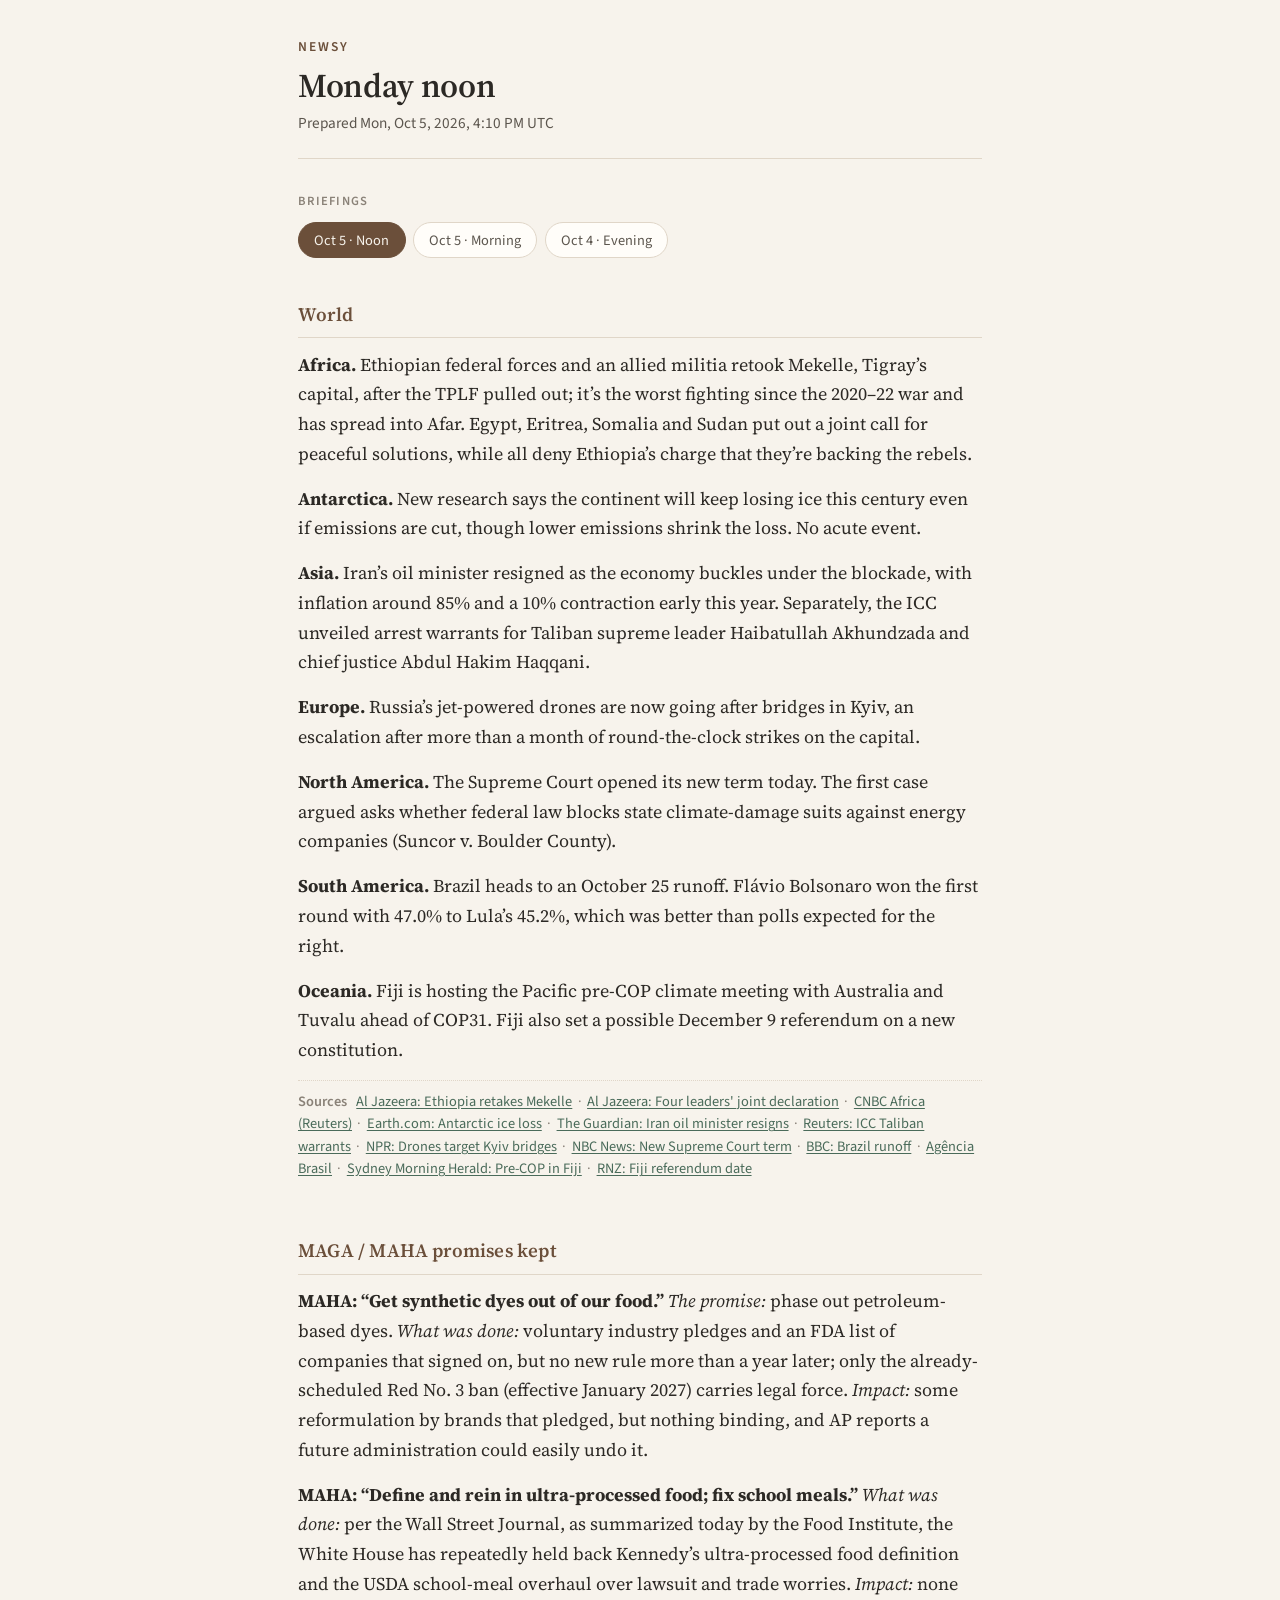
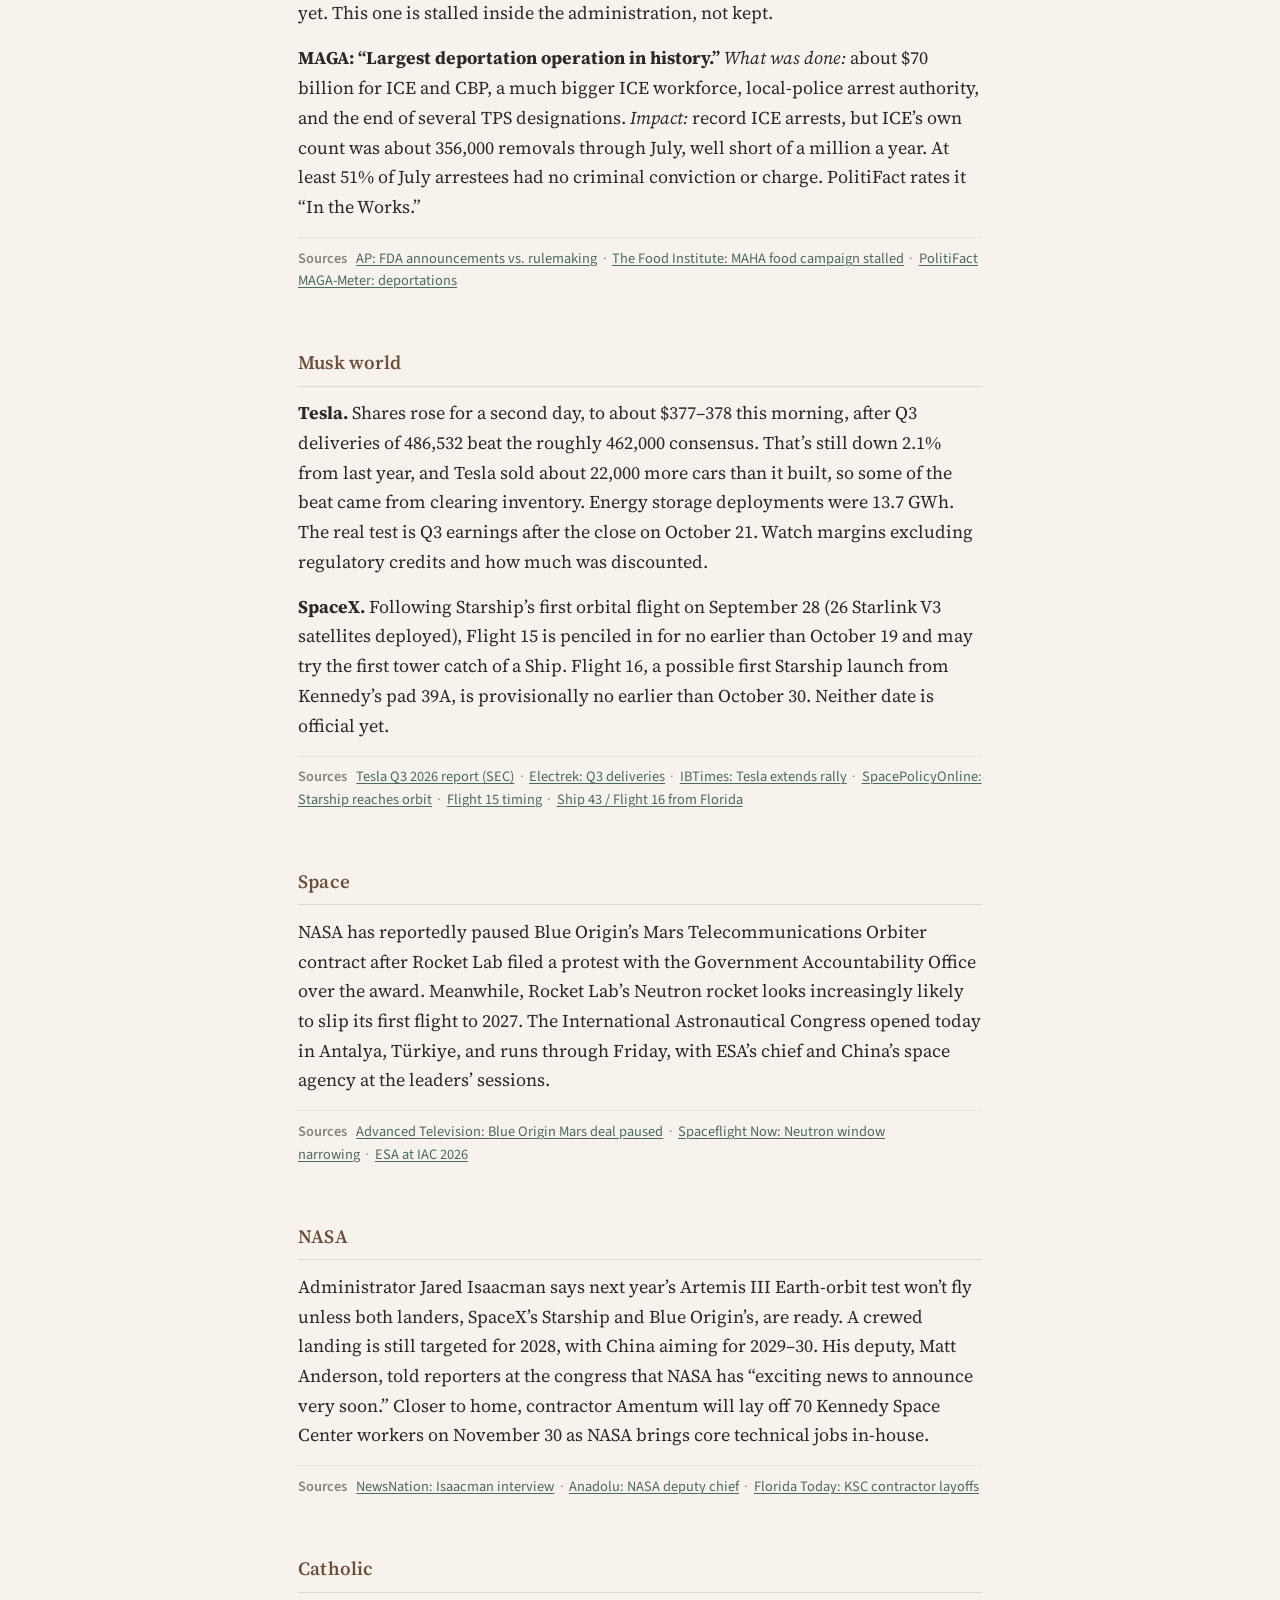
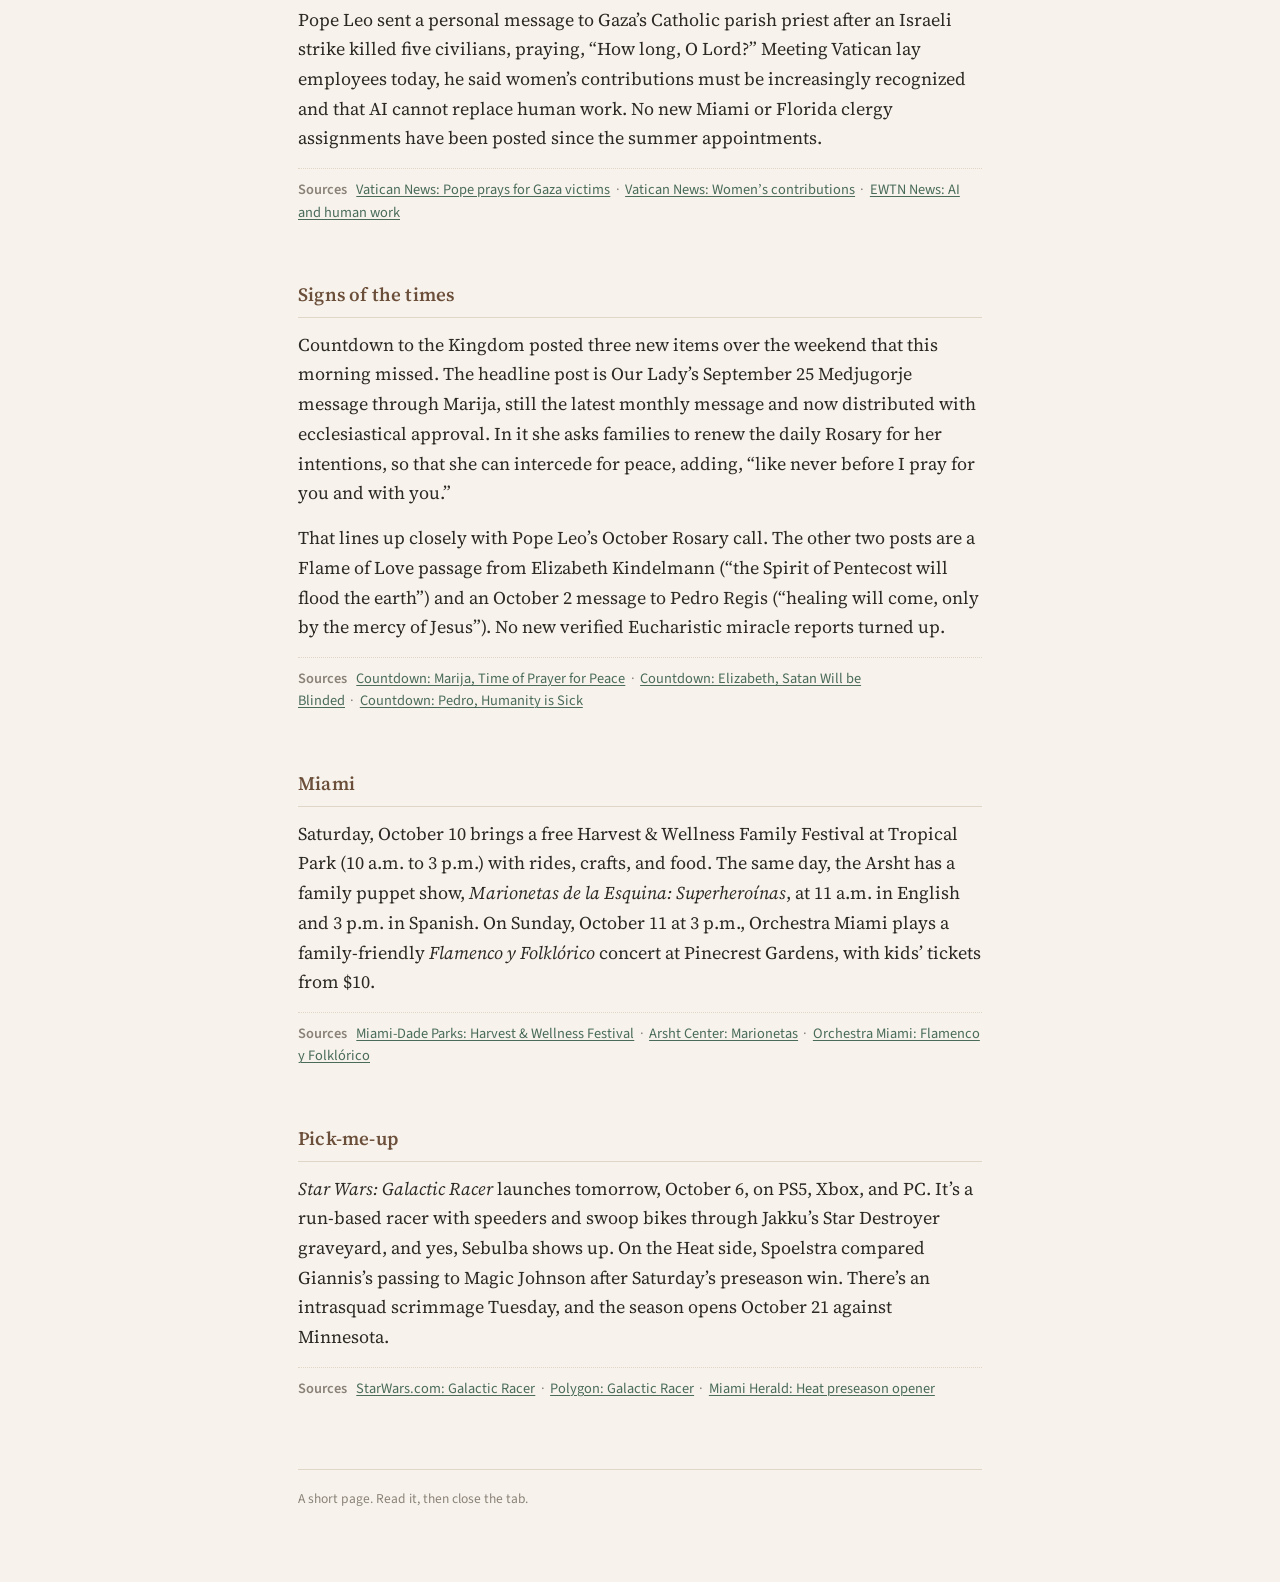
==== index.html @ 01fe714f "Publish Newsy briefing site Co-authored-by: music-droid <music-droid@users.noreply.github.com>" ====
<!DOCTYPE html>
<html lang="en">
<head>
  <meta charset="utf-8">
  <meta name="viewport" content="width=device-width, initial-scale=1">
  <meta name="description" content="Short, bounded news briefings — not a news portal.">
  <meta name="color-scheme" content="light">
  <meta name="theme-color" content="#6b4f3a">
  <meta name="apple-mobile-web-app-capable" content="yes">
  <meta name="apple-mobile-web-app-status-bar-style" content="default">
  <meta name="apple-mobile-web-app-title" content="Newsy">
  <title>Newsy</title>
  <link rel="manifest" href="manifest.webmanifest">
  <link rel="apple-touch-icon" href="icons/apple-touch-icon.png">
  <link rel="icon" type="image/png" sizes="192x192" href="icons/icon-192.png">
  <link rel="preconnect" href="https://fonts.googleapis.com">
  <link rel="preconnect" href="https://fonts.gstatic.com" crossorigin>
  <link href="https://fonts.googleapis.com/css2?family=Source+Sans+3:wght@400;600&family=Source+Serif+4:ital,wght@0,400;0,600;1,400&display=swap" rel="stylesheet">
  <link rel="stylesheet" href="styles.css">
</head>
<body>
  <main class="wrap">
    <header class="site-header">
      <p class="brand" id="brand">Newsy</p>
      <h1 class="briefing-title" id="briefing-title">Briefing</h1>
      <p class="meta" id="briefing-meta"></p>
    </header>

    <nav class="picker" aria-label="Past briefings">
      <p class="picker-label">Briefings</p>
      <ul class="chips" id="chips"></ul>
    </nav>

    <p class="status" id="status" hidden>Loading…</p>

    <div class="beats" id="beats"></div>

    <footer class="site-footer">
      <p>A short page. Read it, then close the tab.</p>
    </footer>
  </main>

  <script src="app.js" defer></script>
</body>
</html>
---- styles.css ----
/* Newsy — calm briefings, not a news portal */
:root {
  --bg: #f7f3ec;
  --bg-soft: #f0eae0;
  --ink: #2c2925;
  --ink-muted: #5c564e;
  --ink-faint: #8a8278;
  --accent: #6b4f3a;
  --accent-soft: #c4a882;
  --rule: #e0d6c8;
  --chip: #fffdf9;
  --chip-active: #6b4f3a;
  --chip-active-ink: #f7f3ec;
  --link: #4a6b5a;
  --link-hover: #355244;
  --max: 38rem;
  --font: "Source Serif 4", "Iowan Old Style", "Palatino Linotype", Palatino, Georgia, serif;
  --font-ui: "Source Sans 3", "Segoe UI", system-ui, -apple-system, sans-serif;
}

*,
*::before,
*::after {
  box-sizing: border-box;
}

html {
  font-size: 112.5%; /* ~18px */
  -webkit-text-size-adjust: 100%;
}

body {
  margin: 0;
  min-height: 100vh;
  background: var(--bg);
  color: var(--ink);
  font-family: var(--font);
  line-height: 1.65;
  font-weight: 400;
}

a {
  color: var(--link);
  text-decoration-thickness: 1px;
  text-underline-offset: 0.15em;
}

a:hover {
  color: var(--link-hover);
}

.wrap {
  width: min(100% - 2rem, var(--max));
  margin-inline: auto;
  padding-block: 2rem 4rem;
}

/* Header */
.site-header {
  border-bottom: 1px solid var(--rule);
  padding-bottom: 1.25rem;
  margin-bottom: 1.75rem;
}

.brand {
  font-family: var(--font-ui);
  font-size: 0.75rem;
  font-weight: 600;
  letter-spacing: 0.14em;
  text-transform: uppercase;
  color: var(--accent);
  margin: 0 0 0.35rem;
}

.briefing-title {
  font-size: clamp(1.45rem, 4vw, 1.85rem);
  font-weight: 600;
  line-height: 1.25;
  margin: 0 0 0.25rem;
  letter-spacing: -0.01em;
}

.meta {
  font-family: var(--font-ui);
  font-size: 0.85rem;
  color: var(--ink-muted);
  margin: 0;
}

/* Picker — chips */
.picker {
  margin: 0 0 2rem;
}

.picker-label {
  font-family: var(--font-ui);
  font-size: 0.7rem;
  font-weight: 600;
  letter-spacing: 0.1em;
  text-transform: uppercase;
  color: var(--ink-faint);
  margin: 0 0 0.6rem;
}

.chips {
  display: flex;
  flex-wrap: wrap;
  gap: 0.4rem;
  list-style: none;
  margin: 0;
  padding: 0;
}

.chip {
  font-family: var(--font-ui);
  font-size: 0.8rem;
  appearance: none;
  border: 1px solid var(--rule);
  background: var(--chip);
  color: var(--ink-muted);
  border-radius: 999px;
  padding: 0.35rem 0.85rem;
  cursor: pointer;
  transition: background 0.15s ease, color 0.15s ease, border-color 0.15s ease;
}

.chip:hover {
  border-color: var(--accent-soft);
  color: var(--ink);
}

.chip[aria-pressed="true"] {
  background: var(--chip-active);
  border-color: var(--chip-active);
  color: var(--chip-active-ink);
}

.chip:focus-visible {
  outline: 2px solid var(--accent-soft);
  outline-offset: 2px;
}

/* Beats */
.beats {
  display: flex;
  flex-direction: column;
  gap: 2rem;
}

.beat {
  padding-top: 0.25rem;
}

.beat-title {
  font-size: 1.05rem;
  font-weight: 600;
  margin: 0 0 0.65rem;
  padding-bottom: 0.4rem;
  border-bottom: 1px solid var(--rule);
  color: var(--accent);
  letter-spacing: 0.01em;
}

.beat-body {
  margin: 0;
}

.beat-body p {
  margin: 0 0 0.85rem;
}

.beat-body p:last-child {
  margin-bottom: 0;
}

.sources {
  margin-top: 0.85rem;
  padding-top: 0.55rem;
  border-top: 1px dotted var(--rule);
  font-family: var(--font-ui);
  font-size: 0.8rem;
  color: var(--ink-muted);
  line-height: 1.55;
}

.sources-label {
  font-weight: 600;
  color: var(--ink-faint);
  margin-right: 0.35rem;
}

.sources a {
  word-break: break-word;
}

.sources .sep {
  color: var(--ink-faint);
  margin: 0 0.3rem;
}

.sources .name-only {
  color: var(--ink-muted);
}

/* Status / empty */
.status {
  font-family: var(--font-ui);
  font-size: 0.9rem;
  color: var(--ink-muted);
  padding: 1.5rem 0;
}

.site-footer {
  margin-top: 3rem;
  padding-top: 1rem;
  border-top: 1px solid var(--rule);
  font-family: var(--font-ui);
  font-size: 0.75rem;
  color: var(--ink-faint);
}

.site-footer p {
  margin: 0;
}

/* Print — quiet page, no chrome clutter */
@media print {
  :root {
    --bg: #fff;
    --ink: #111;
    --ink-muted: #333;
    --rule: #ccc;
    --accent: #333;
    --link: #000;
  }

  body {
    background: #fff;
    font-size: 11pt;
    line-height: 1.5;
  }

  .wrap {
    width: 100%;
    max-width: none;
    padding: 0;
  }

  .picker,
  .site-footer {
    display: none;
  }

  .site-header {
    border-bottom-color: #999;
  }

  .beat {
    break-inside: avoid;
  }

  a {
    color: inherit;
    text-decoration: none;
  }

  .sources a::after {
    content: " (" attr(href) ")";
    font-size: 0.75em;
    color: #555;
  }
}

@media (max-width: 480px) {
  html {
    font-size: 106.25%;
  }

  .wrap {
    width: min(100% - 1.5rem, var(--max));
    padding-block: 1.5rem 3rem;
  }
}
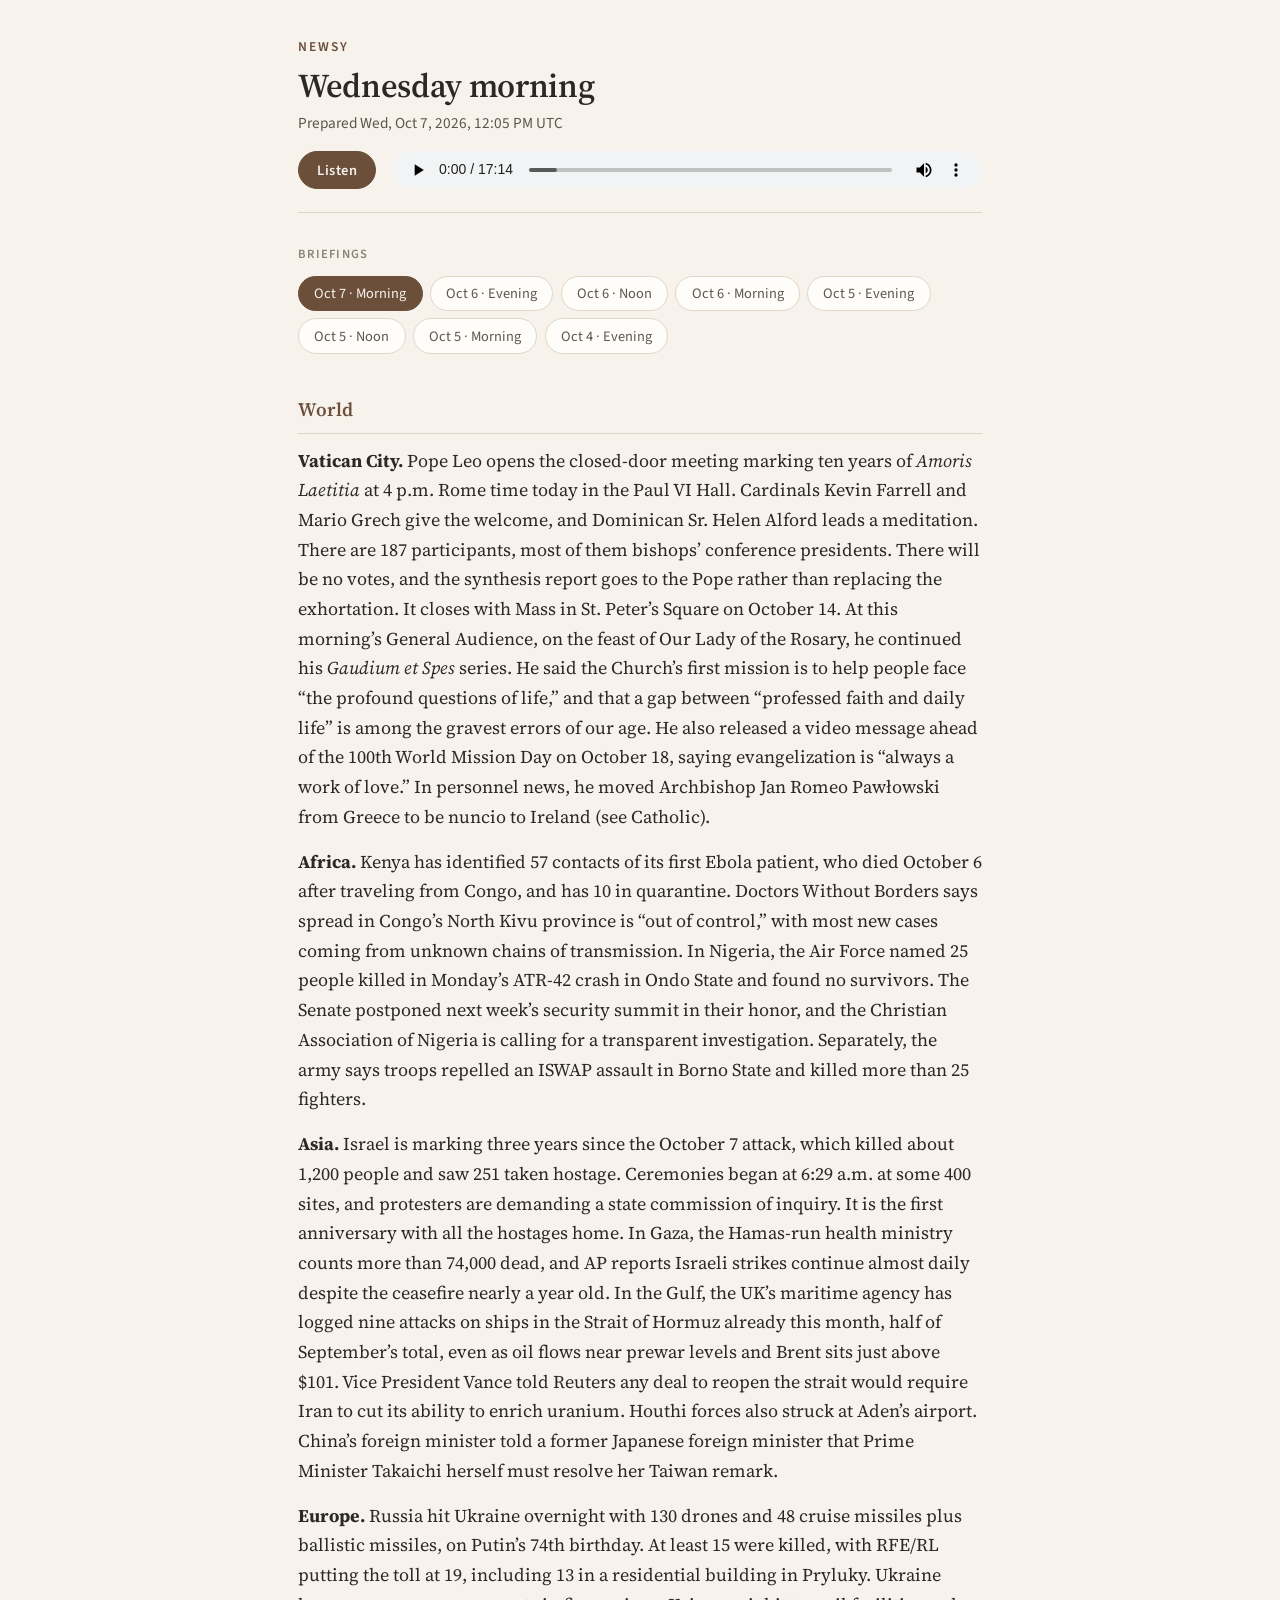
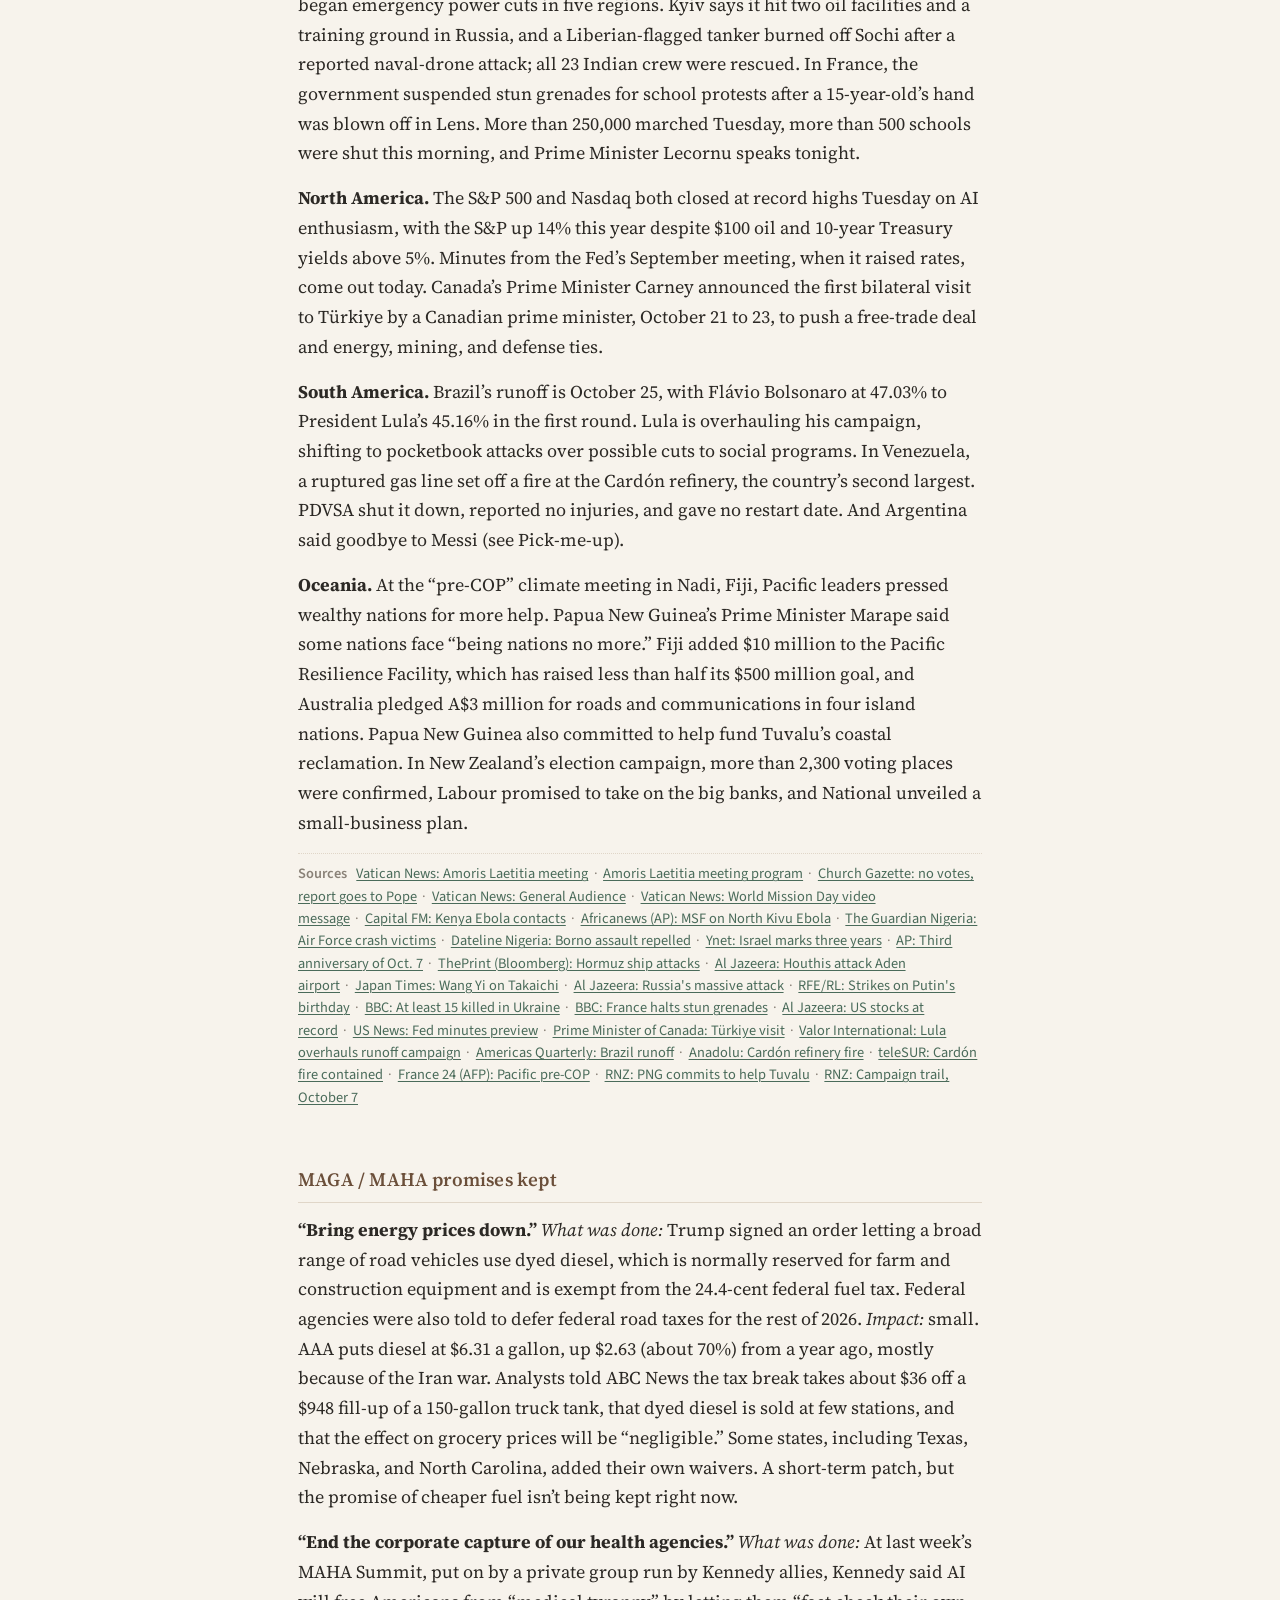
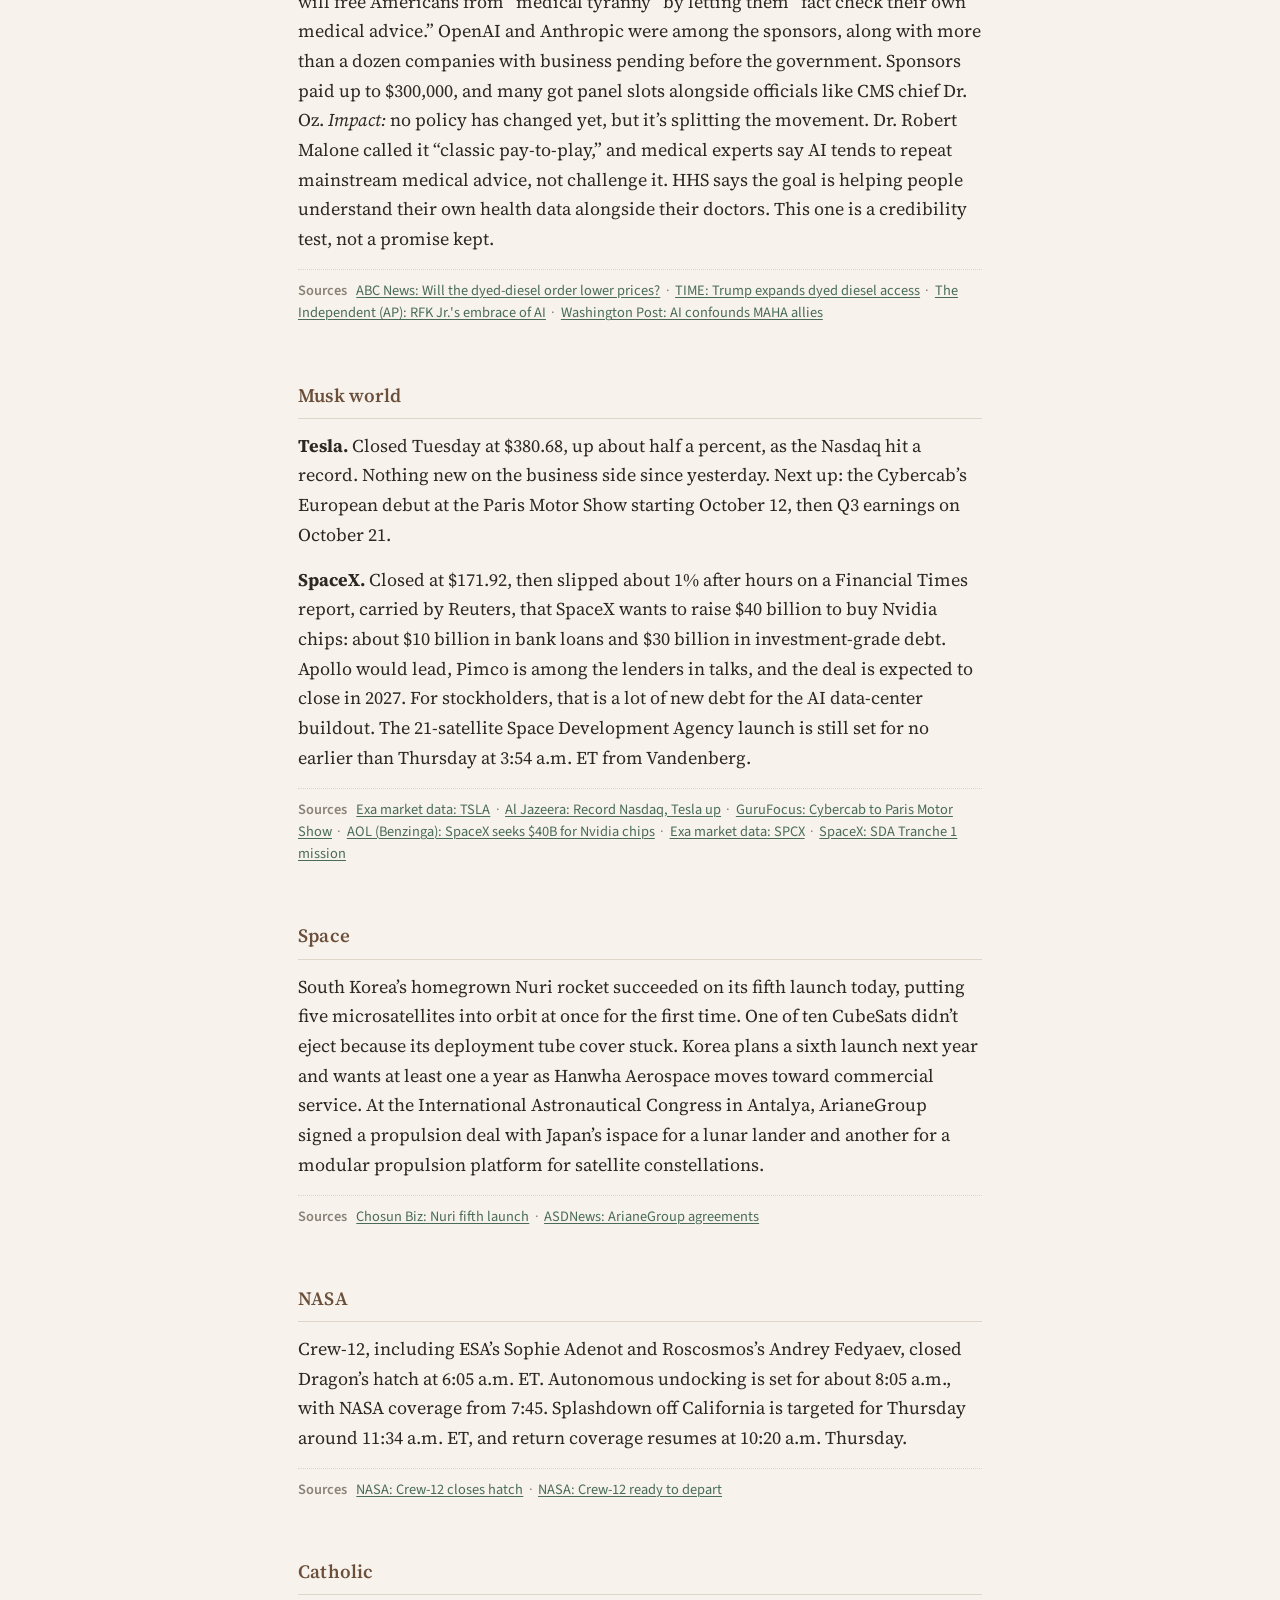
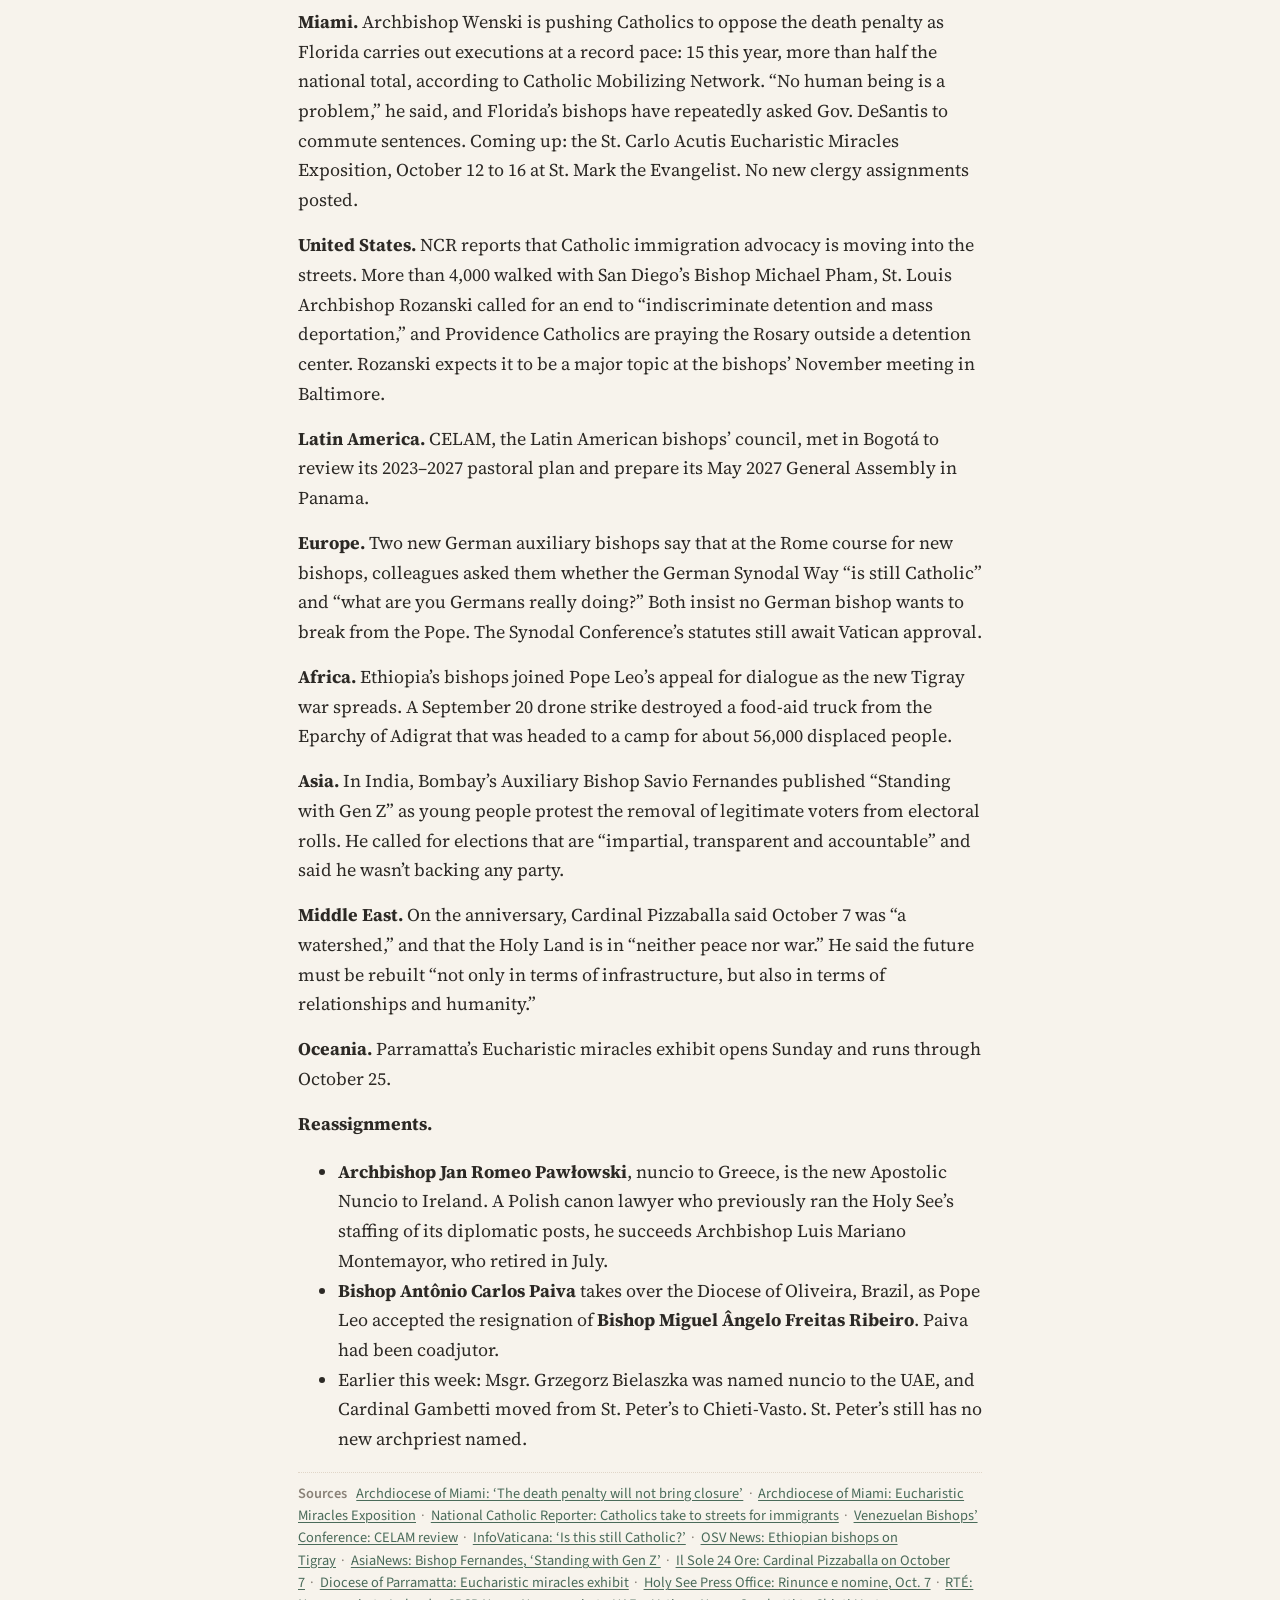
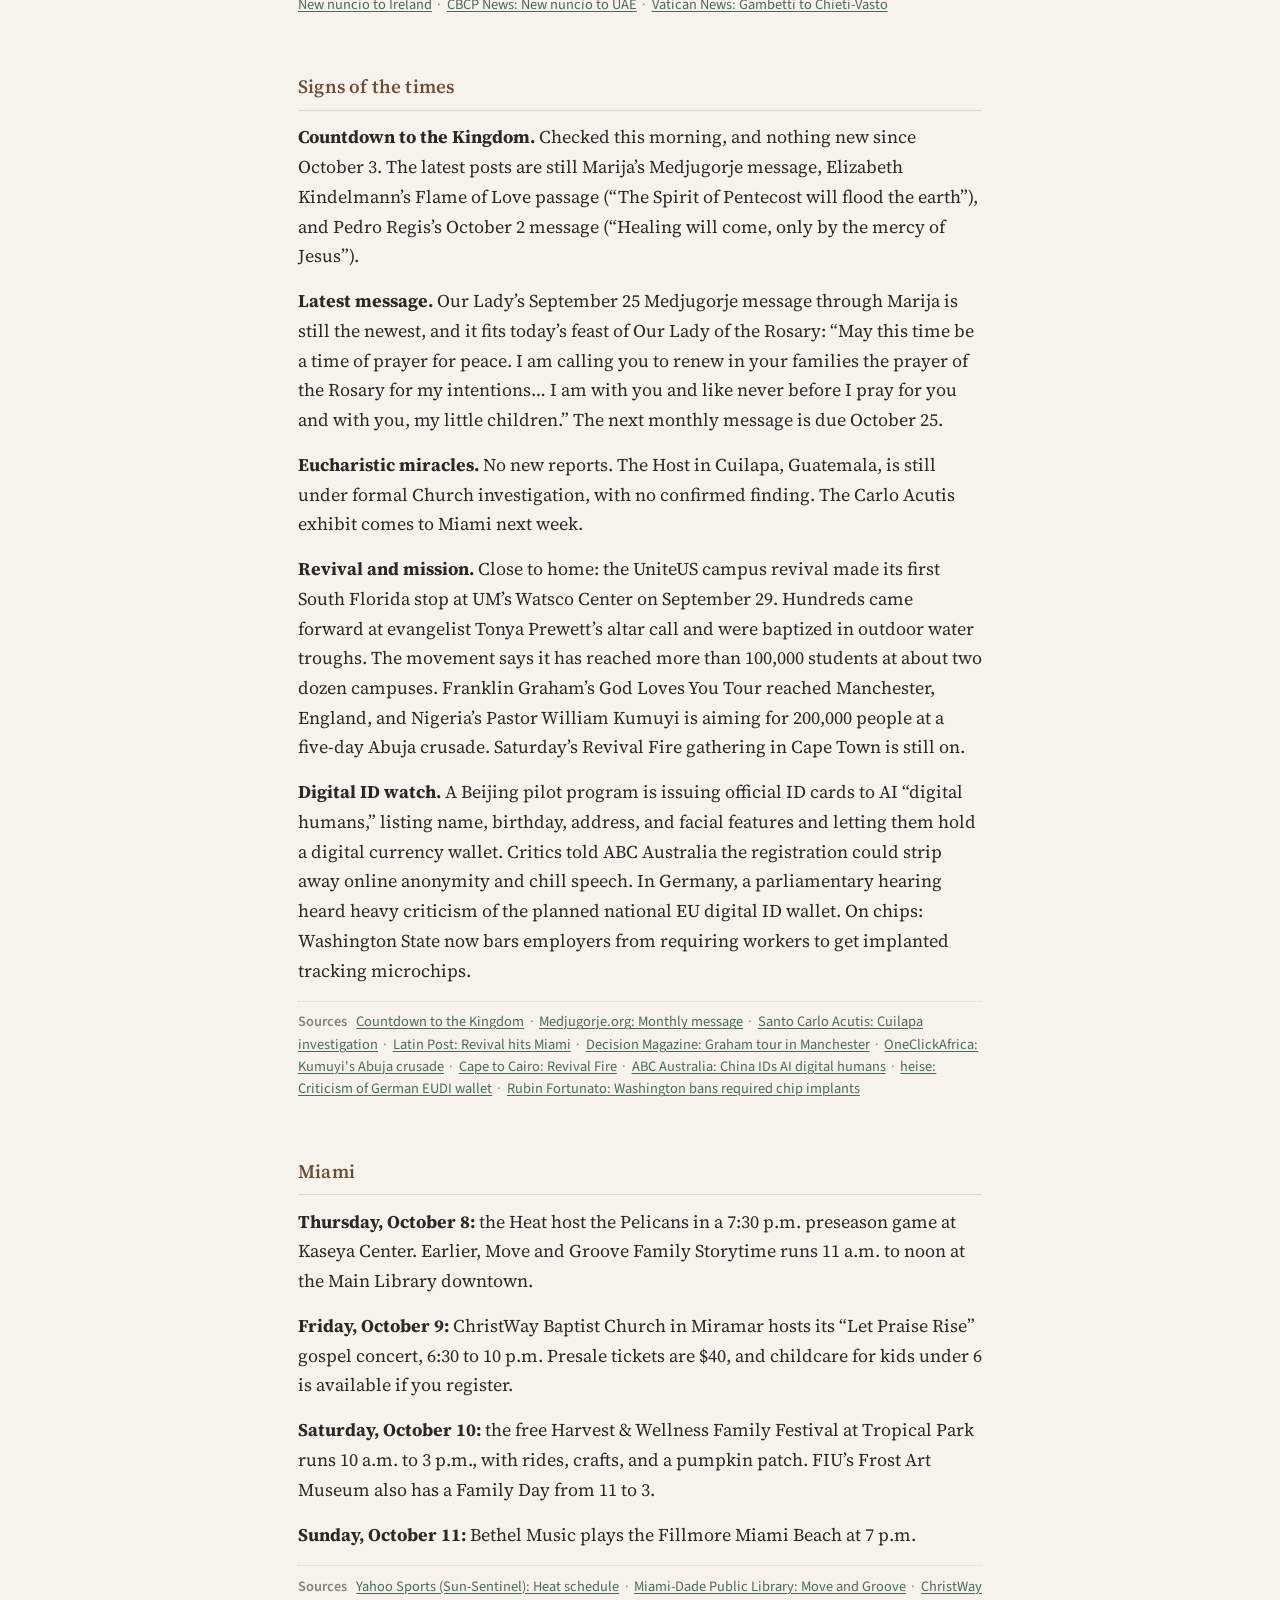
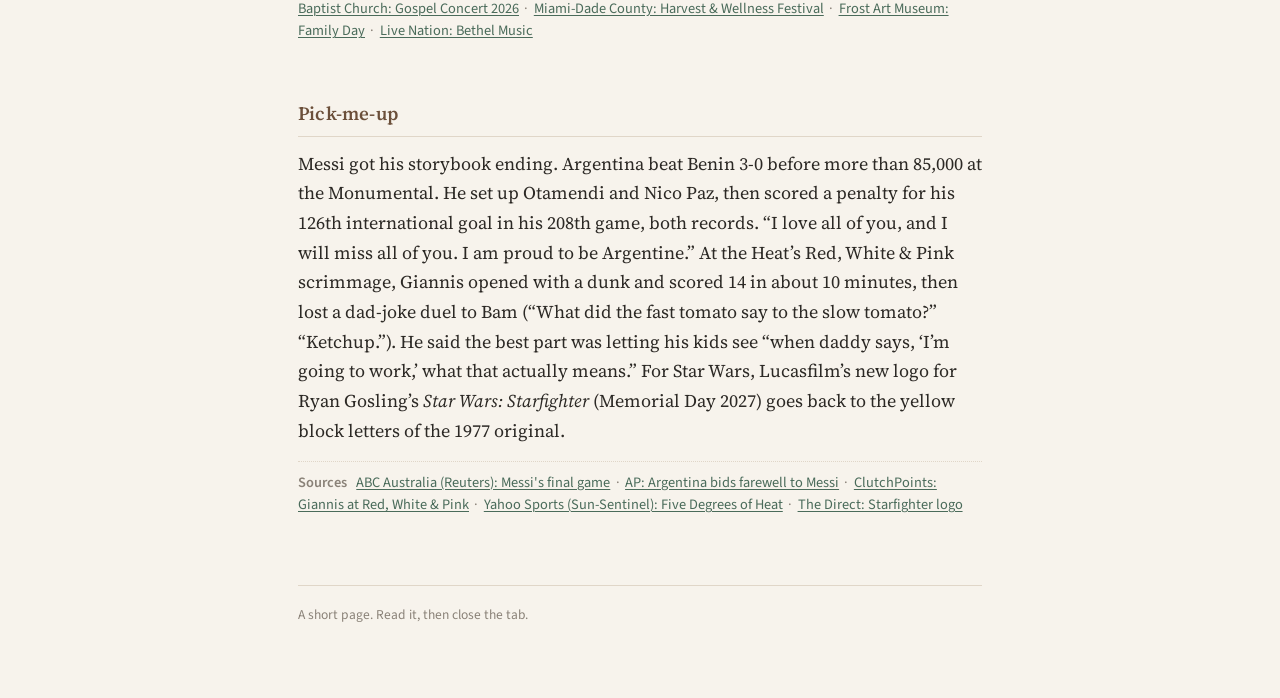
==== commit a0aa3ab2: "Add podcast Listen player and ambient audio for recent briefings Co-authored-by: music-droid <music-" ====
--- a/index.html
+++ b/index.html
@@ -24,6 +24,10 @@
       <p class="brand" id="brand">Newsy</p>
       <h1 class="briefing-title" id="briefing-title">Briefing</h1>
       <p class="meta" id="briefing-meta"></p>
+      <div class="podcast" id="podcast" hidden>
+        <button type="button" class="listen-btn" id="listen-btn" aria-label="Listen to this briefing">Listen</button>
+        <audio id="podcast-audio" controls preload="none"></audio>
+      </div>
     </header>
 
     <nav class="picker" aria-label="Past briefings">
--- a/styles.css
+++ b/styles.css
@@ -223,6 +223,61 @@
   margin: 0;
 }
 
+
+/* Podcast player */
+.podcast {
+  margin-top: 0.85rem;
+  display: flex;
+  flex-wrap: wrap;
+  align-items: center;
+  gap: 0.65rem 0.85rem;
+}
+
+.listen-btn {
+  font-family: var(--font-ui);
+  font-size: 0.8rem;
+  font-weight: 600;
+  letter-spacing: 0.04em;
+  appearance: none;
+  border: 1px solid var(--accent);
+  background: var(--accent);
+  color: var(--chip-active-ink);
+  border-radius: 999px;
+  padding: 0.4rem 1rem;
+  cursor: pointer;
+  transition: background 0.15s ease, color 0.15s ease, border-color 0.15s ease;
+}
+
+.listen-btn:hover {
+  background: #5a3f2d;
+  border-color: #5a3f2d;
+}
+
+.listen-btn:focus-visible {
+  outline: 2px solid var(--accent-soft);
+  outline-offset: 2px;
+}
+
+.listen-btn[aria-pressed="true"] {
+  background: var(--bg-soft);
+  color: var(--accent);
+  border-color: var(--accent);
+}
+
+.podcast audio {
+  flex: 1 1 12rem;
+  min-width: 11rem;
+  max-width: 100%;
+  height: 2.1rem;
+  accent-color: var(--accent);
+}
+
+@media print {
+  .podcast {
+    display: none !important;
+  }
+}
+
 /* Print — quiet page, no chrome clutter */
 @media print {
   :root {
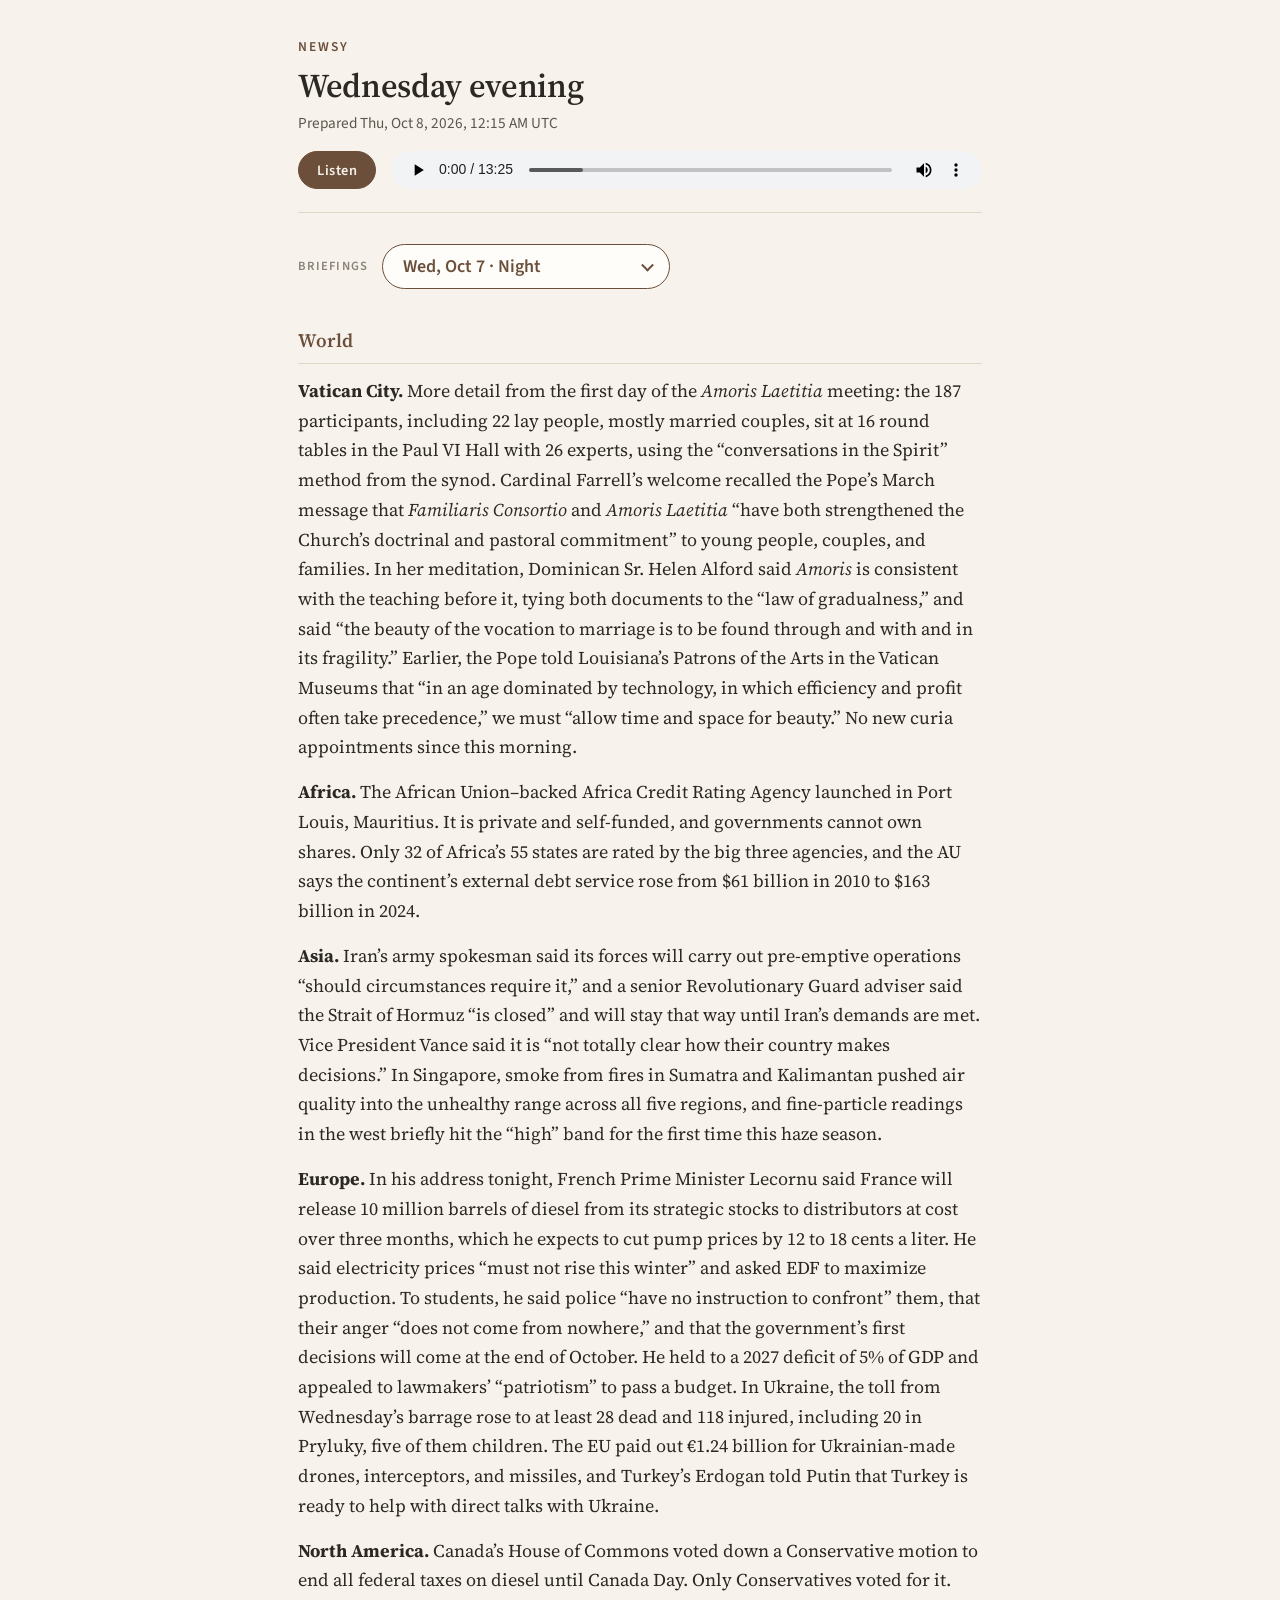
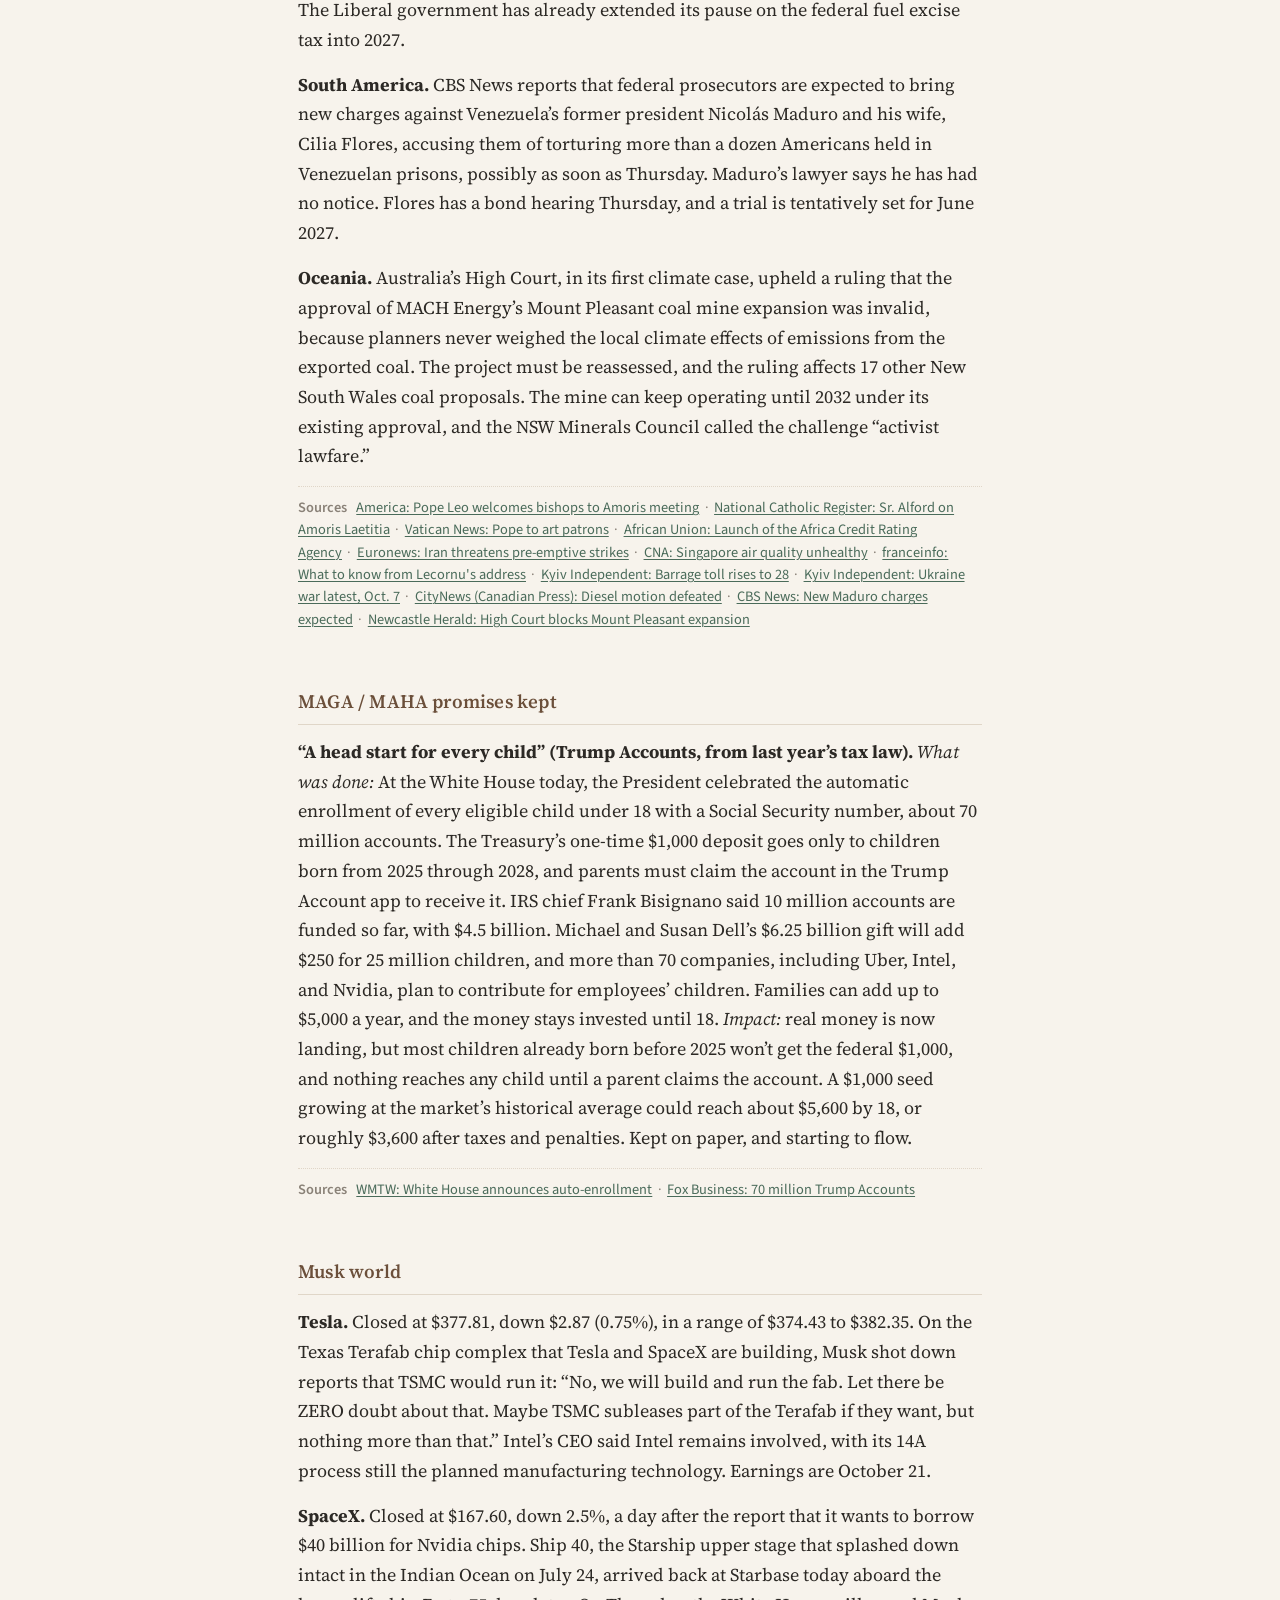
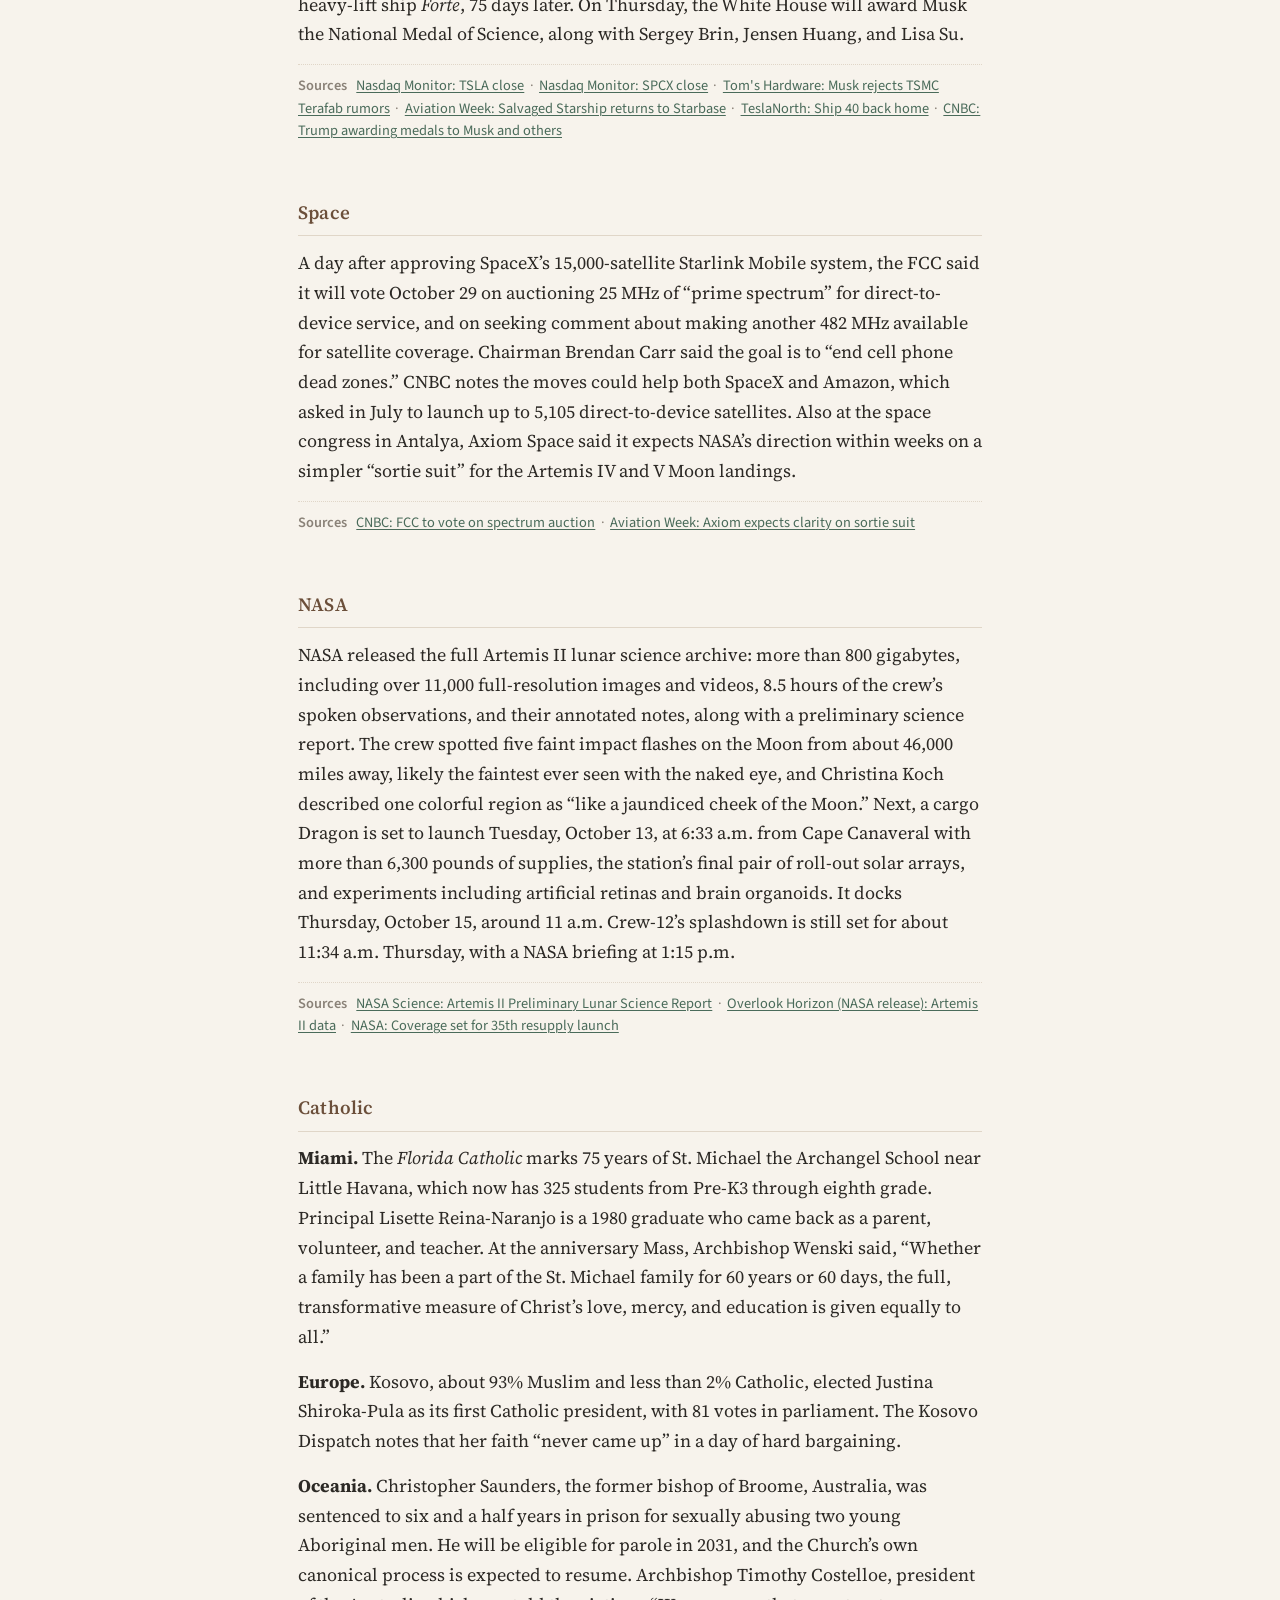
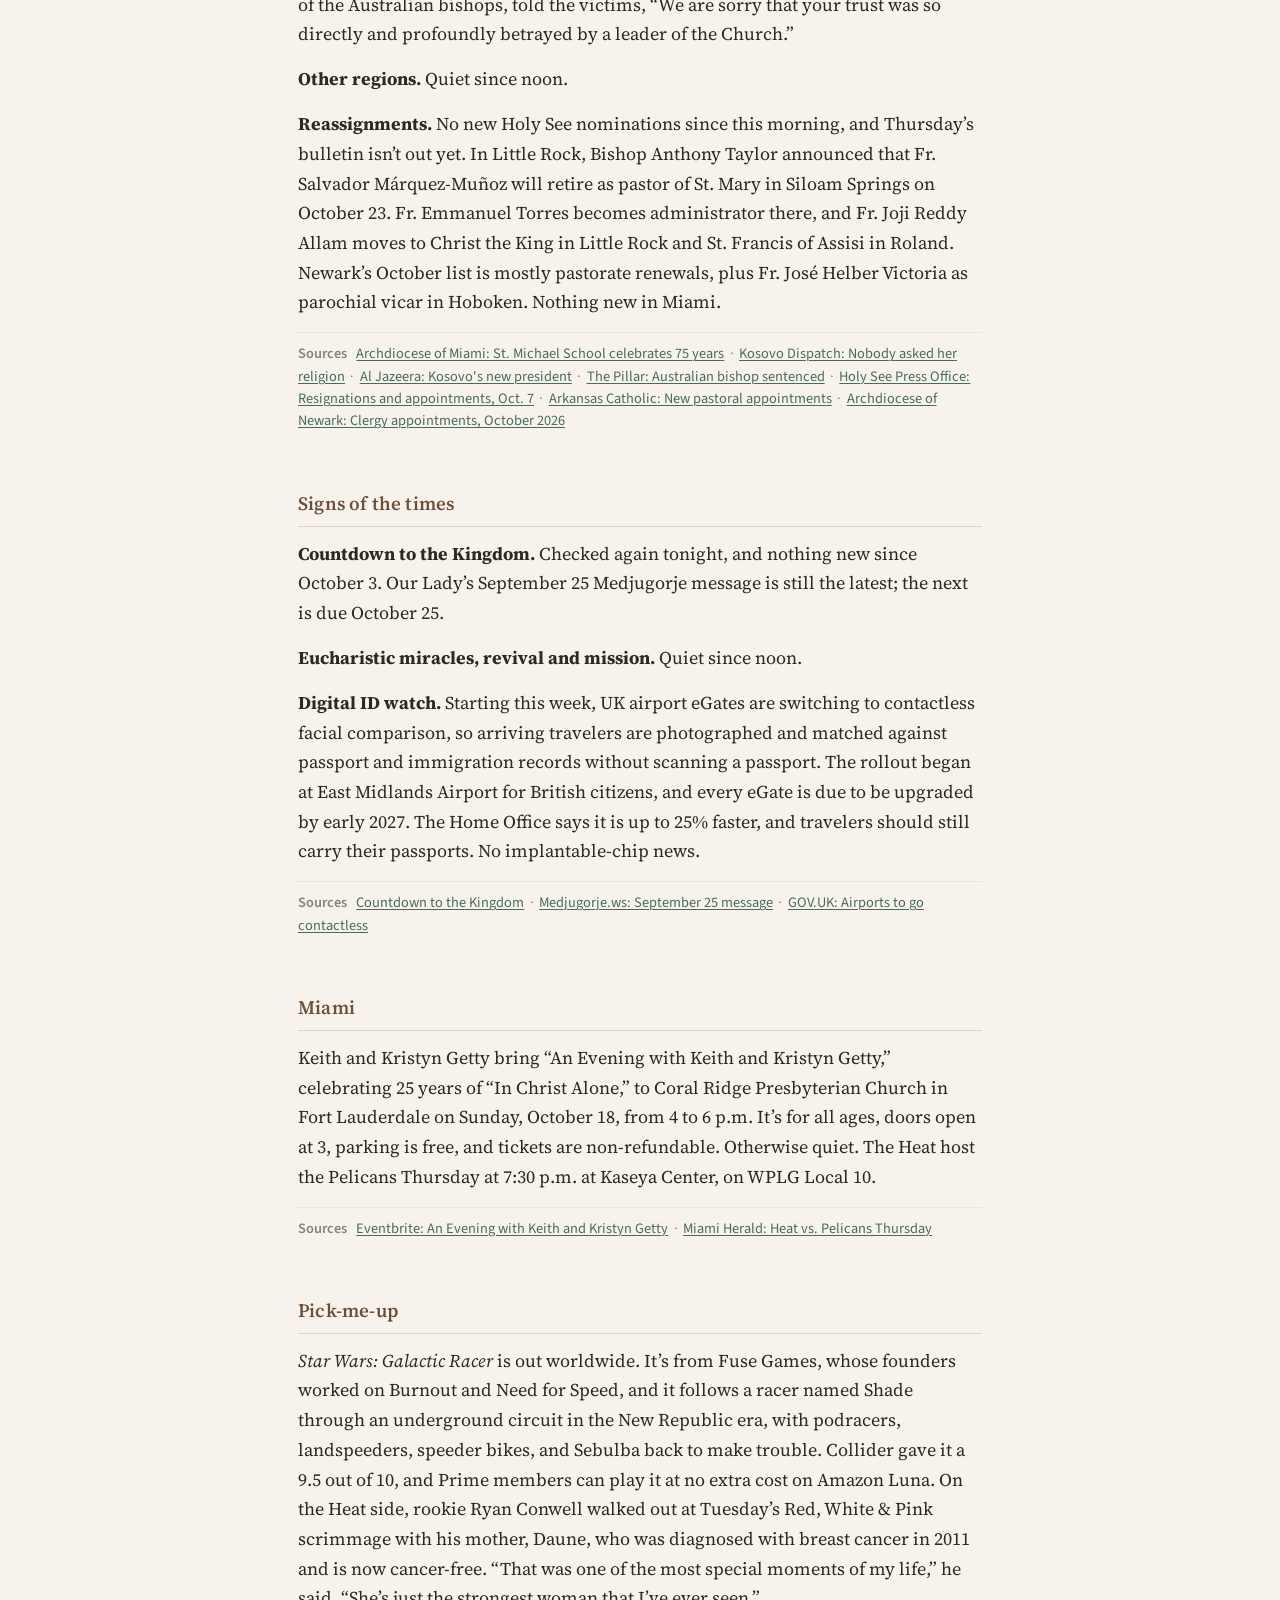
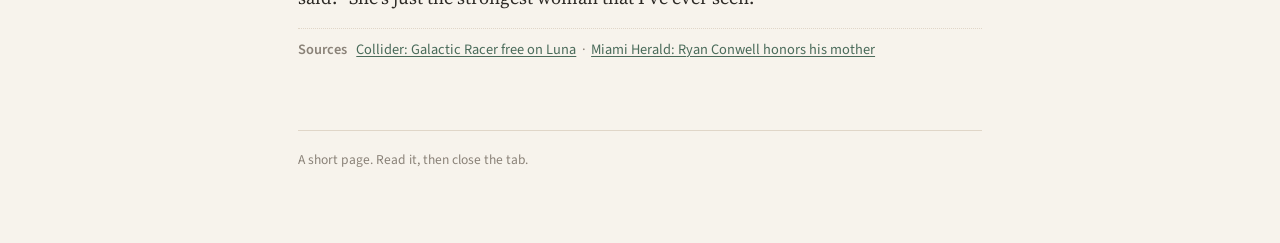
==== commit 0d3406d9: "Podcast: intro/outro ambient swell, section voices, fix narrator reading break markup; Briefings pic" ====
--- a/index.html
+++ b/index.html
@@ -30,9 +30,11 @@
       </div>
     </header>
 
-    <nav class="picker" aria-label="Past briefings">
-      <p class="picker-label">Briefings</p>
-      <ul class="chips" id="chips"></ul>
+    <nav class="picker" aria-label="Briefings">
+      <label class="picker-label" for="briefing-select">Briefings</label>
+      <div class="select-wrap">
+        <select id="briefing-select" class="briefing-select"></select>
+      </div>
     </nav>
 
     <p class="status" id="status" hidden>Loading…</p>
--- a/styles.css
+++ b/styles.css
@@ -87,9 +87,12 @@
   margin: 0;
 }
 
-/* Picker — chips */
+/* Picker — compact "Briefings" select (native wheel on iPhone) */
 .picker {
-  margin: 0 0 2rem;
+  display: flex;
+  align-items: center;
+  gap: 0.75rem;
+  margin: 0 0 1.75rem;
 }
 
 .picker-label {
@@ -99,45 +102,53 @@
   letter-spacing: 0.1em;
   text-transform: uppercase;
   color: var(--ink-faint);
-  margin: 0 0 0.6rem;
-}
-
-.chips {
-  display: flex;
-  flex-wrap: wrap;
-  gap: 0.4rem;
-  list-style: none;
-  margin: 0;
-  padding: 0;
-}
-
-.chip {
-  font-family: var(--font-ui);
-  font-size: 0.8rem;
+  margin: 0;
+  flex: 0 0 auto;
+}
+
+.select-wrap {
+  position: relative;
+  flex: 1 1 auto;
+  max-width: 16rem;
+}
+
+.select-wrap::after {
+  content: "";
+  position: absolute;
+  right: 1rem;
+  top: 50%;
+  width: 0.5rem;
+  height: 0.5rem;
+  border-right: 2px solid var(--accent, #6b4f3a);
+  border-bottom: 2px solid var(--accent, #6b4f3a);
+  transform: translateY(-70%) rotate(45deg);
+  pointer-events: none;
+}
+
+.briefing-select {
+  -webkit-appearance: none;
   appearance: none;
-  border: 1px solid var(--rule);
+  width: 100%;
+  min-height: 44px;
+  font-family: var(--font-ui);
+  font-size: 1rem; /* 16px+ keeps iOS Safari from zooming on focus */
+  font-weight: 600;
+  color: var(--accent, #6b4f3a);
   background: var(--chip);
-  color: var(--ink-muted);
+  border: 1.5px solid var(--accent, #6b4f3a);
   border-radius: 999px;
-  padding: 0.35rem 0.85rem;
+  padding: 0.5rem 2.5rem 0.5rem 1.1rem;
   cursor: pointer;
-  transition: background 0.15s ease, color 0.15s ease, border-color 0.15s ease;
-}
-
-.chip:hover {
-  border-color: var(--accent-soft);
-  color: var(--ink);
-}
-
-.chip[aria-pressed="true"] {
-  background: var(--chip-active);
-  border-color: var(--chip-active);
-  color: var(--chip-active-ink);
-}
-
-.chip:focus-visible {
-  outline: 2px solid var(--accent-soft);
-  outline-offset: 2px;
+  transition: background 0.15s ease, box-shadow 0.15s ease;
+}
+
+.briefing-select:hover {
+  background: #f7f1e8;
+}
+
+.briefing-select:focus-visible {
+  outline: none;
+  box-shadow: 0 0 0 3px rgba(107, 79, 58, 0.25);
 }
 
 /* Beats */
